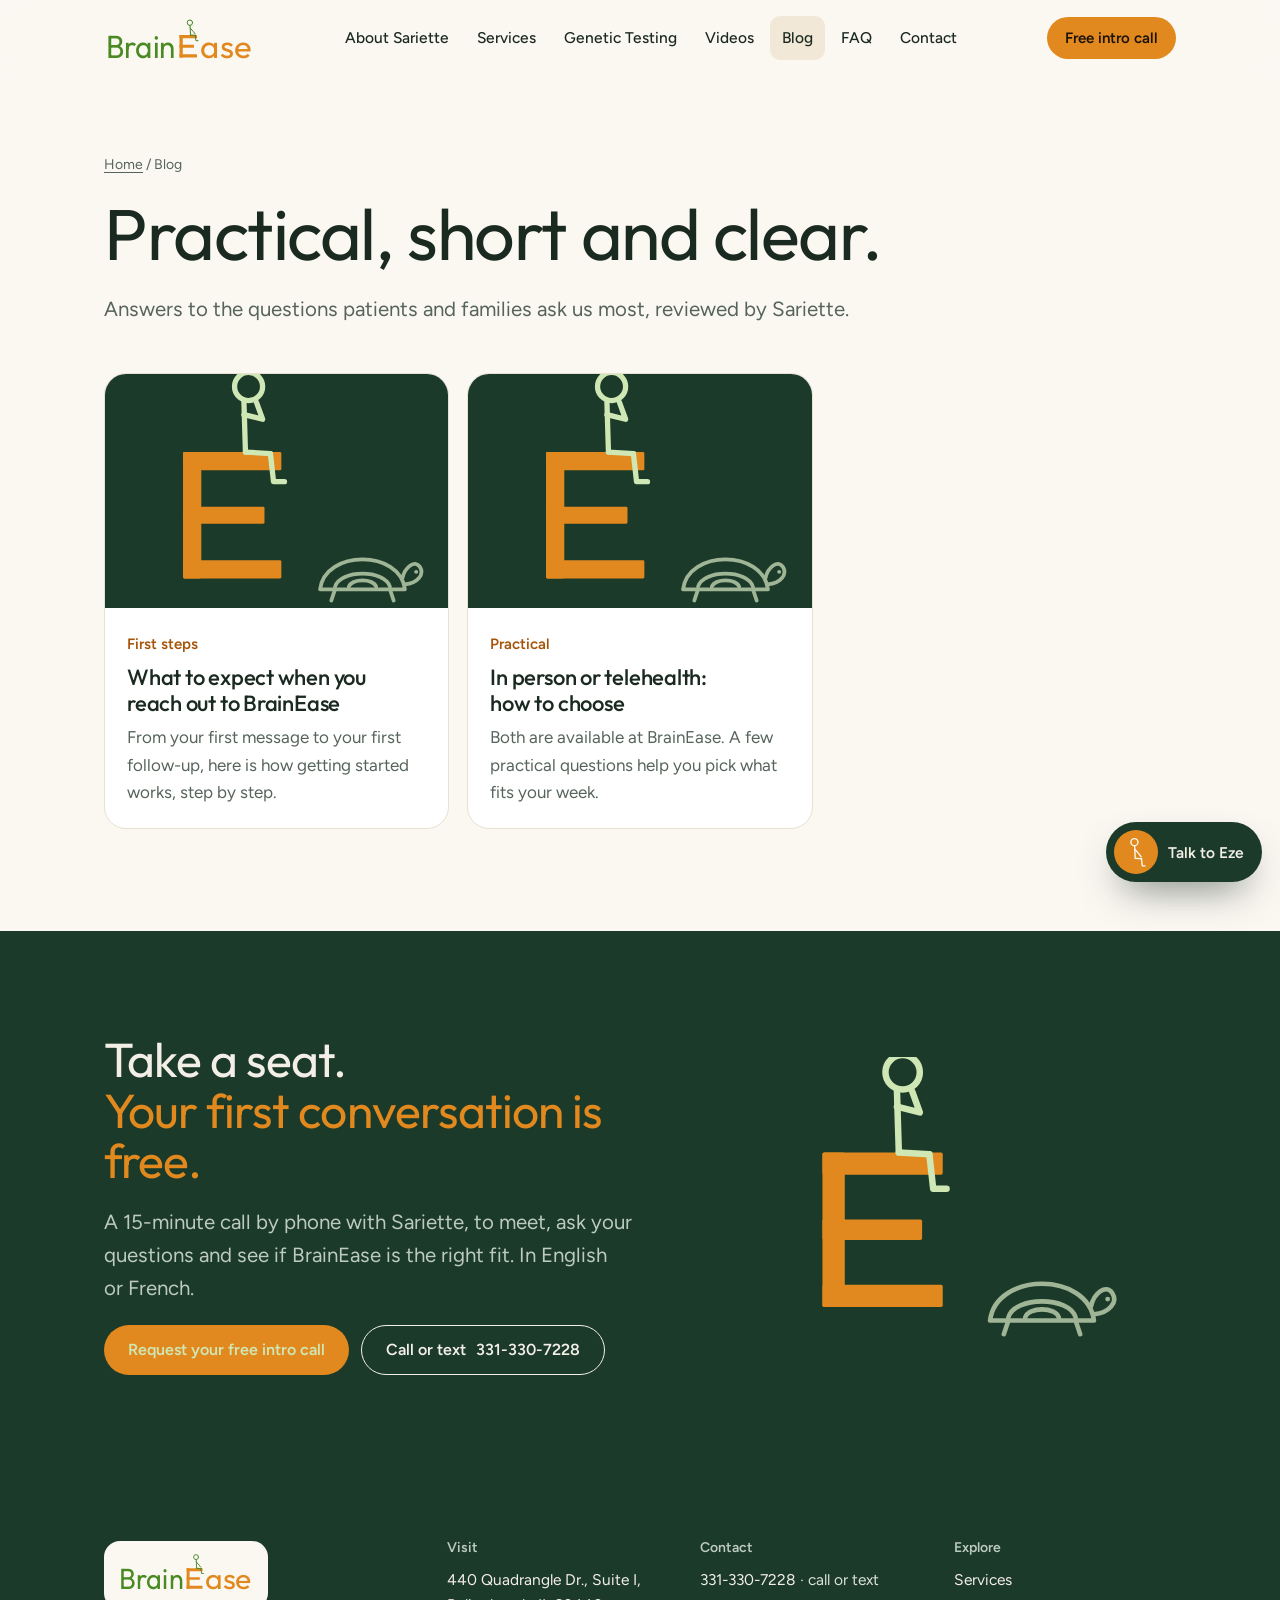
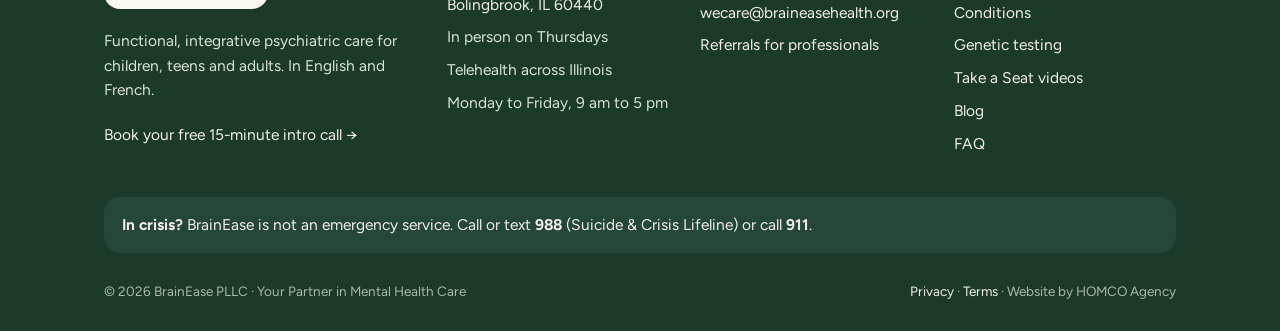
==== blog/index.html @ 12c1beb9 "Add files via upload" ====
<!DOCTYPE html>
<html lang="en">
<head>
<meta charset="utf-8">
<meta name="viewport" content="width=device-width, initial-scale=1">
<title>Blog | Practical guides from BrainEase</title>
<meta name="description" content="Short, practical articles from BrainEase: getting started, telehealth in Illinois, genetic testing explained, and more.">
<link rel="canonical" href="https://braineasehealth.org/blog/">
<meta property="og:type" content="website"><meta property="og:site_name" content="BrainEase">
<meta property="og:title" content="Blog | Practical guides from BrainEase"><meta property="og:description" content="Short, practical articles from BrainEase: getting started, telehealth in Illinois, genetic testing explained, and more.">
<meta property="og:url" content="https://braineasehealth.org/blog/"><meta property="og:image" content="https://braineasehealth.org/img/sariette-sofa-orange.jpg">
<meta name="theme-color" content="#1c3a29">
<link rel="icon" href="../assets/favicon.svg" type="image/svg+xml">
<link rel="preconnect" href="https://fonts.googleapis.com"><link rel="preconnect" href="https://fonts.gstatic.com" crossorigin>
<link href="https://fonts.googleapis.com/css2?family=Outfit:wght@300;400;500&family=Figtree:wght@400;500;600&display=swap" rel="stylesheet">
<link rel="stylesheet" href="../assets/site.css">
<script type="application/ld+json">{"@context": "https://schema.org", "@type": "MedicalClinic", "name": "BrainEase PLLC", "url": "https://braineasehealth.org/", "slogan": "Your Partner in Mental Health Care", "telephone": "+1-331-330-7228", "email": "wecare@braineasehealth.org", "image": "https://braineasehealth.org/img/sariette-sofa-orange.jpg", "medicalSpecialty": "Psychiatric", "address": {"@type": "PostalAddress", "streetAddress": "440 Quadrangle Dr., Suite I", "addressLocality": "Bolingbrook", "addressRegion": "IL", "postalCode": "60440", "addressCountry": "US"}, "areaServed": {"@type": "State", "name": "Illinois"}, "availableLanguage": ["English", "French"], "openingHoursSpecification": [{"@type": "OpeningHoursSpecification", "dayOfWeek": ["Monday", "Tuesday", "Wednesday", "Thursday", "Friday"], "opens": "09:00", "closes": "17:00"}], "founder": {"@type": "Person", "name": "Sariette Ngandjo", "honorificSuffix": "APRN, PMHNP-BC", "jobTitle": "Psychiatric Mental Health Nurse Practitioner"}}</script>
</head>
<body>
<a class="skip" href="#main">Skip to content</a>
<header class="hd"><div class="wrap">
  <a class="brand" href="../index.html" aria-label="BrainEase home"><svg class="ez " viewBox="0 -26 600 176" role="img" aria-label="BrainEase"><text x="6" y="140" font-family="Outfit,sans-serif" font-size="128" fill="#4a8a22" textLength="282" lengthAdjust="spacingAndGlyphs">Brain</text><g transform="translate(302 50) scale(1)" fill="#e1891f"><rect width="13" height="90" rx="1"/><rect width="70" height="13" rx="1"/><rect y="39" width="58" height="12" rx="1"/><rect y="77" width="70" height="13" rx="1"/></g><text x="384" y="140" font-family="Outfit,sans-serif" font-size="128" fill="#e1891f" textLength="206" lengthAdjust="spacingAndGlyphs">ase</text><g transform="translate(346 50) scale(1.2)"><g class="" fill="none" stroke="var(--ez,#3d7f1f)" stroke-width="3.2" stroke-linecap="round" stroke-linejoin="round"><circle class="d" cx="-2" cy="-41" r="9" pathLength="1" style="--d:0.30s"/><path class="d" d="M-1.5 -32 L0 0" pathLength="1" style="--d:0.58s"/><path class="d" d="M-1 -23 L9 -12 L15 -4" pathLength="1" style="--d:0.86s"/><path class="d" d="M0 0 L16 1" pathLength="1" style="--d:1.14s"/><g class="leg"><path class="d" d="M16 1 L18 19 L25 19" pathLength="1" style="--d:1.42s"/></g></g></g></svg></a>
  <nav class="nav" aria-label="Main"><a href="../about.html">About Sariette</a><a href="../services.html">Services</a><a href="../genetic-testing.html">Genetic Testing</a><a href="../videos.html">Videos</a><a href="../blog/index.html" aria-current="page">Blog</a><a href="../faq.html">FAQ</a><a href="../contact.html">Contact</a></nav>
  <a class="btn sm" href="../contact.html#request" data-eze="book">Free intro call</a>
  <button class="burger" type="button" aria-label="Menu" aria-expanded="false" aria-controls="drawer"><span></span></button>
</div></header>
<nav class="drawer" id="drawer" aria-label="Mobile"><a href="../index.html">Home</a><a href="../about.html">About Sariette</a><a href="../services.html">Services</a><a href="../genetic-testing.html">Genetic Testing</a><a href="../videos.html">Videos</a><a href="../blog/index.html">Blog</a><a href="../faq.html">FAQ</a><a href="../contact.html">Contact</a><a href="../conditions.html">Conditions</a><a href="../for-professionals.html">For Professionals</a><a class="btn" href="../contact.html#request" data-eze="book">Book your free 15-min intro call</a><p class="small"><span data-cfg="phone">331-330-7228</span> · call or text</p></nav>
<main id="main">
<section class="phead"><div class="wrap stack"><p class="crumb"><a href="../index.html">Home</a> / Blog</p><h1>Practical, short and clear.</h1><p class="lead">Answers to the questions patients and families ask us most, reviewed by Sariette.</p></div></section><section class="band" style="padding-top:0"><div class="wrap"><div class="posts"><a class="post reveal" href="../blog/what-to-expect.html"><div class="cov"><svg class="ez" viewBox="-110 -110 220 150" aria-hidden="true" style="--ez:#cfe7b4"><g transform="translate(-60 -60) scale(0.9)" fill="#e1891f"><rect width="13" height="90" rx="1"/><rect width="70" height="13" rx="1"/><rect y="39" width="58" height="12" rx="1"/><rect y="77" width="70" height="13" rx="1"/></g><g transform="translate(-20 -60)"><g class="" fill="none" stroke="var(--ez,#3d7f1f)" stroke-width="3.4" stroke-linecap="round" stroke-linejoin="round"><circle class="d" cx="2" cy="-42" r="9" pathLength="1" style="--d:0.10s"/><path class="d" d="M-1 -33 L0 0" pathLength="1" style="--d:0.30s"/><path class="d" d="M-1 -24 L11 -21 L7 -32" pathLength="1" style="--d:0.50s"/><path class="d" d="M0 0 L16 1" pathLength="1" style="--d:0.70s"/><g class="leg"><path class="d" d="M16 1 L18 19 L25 19" pathLength="1" style="--d:0.90s"/></g></g></g><g transform="translate(55 28) scale(.8)"><g fill="none" stroke="#9fb596" stroke-width="3" stroke-linecap="round" stroke-linejoin="round"><path class="d" pathLength="1" style="--d:0.60s" d="M-34 0 C-30 -32 30 -32 34 0 Z"/><path class="d" pathLength="1" style="--d:0.90s" d="M-22 -2 C-18 -16 18 -16 22 -2 M-11 -2 C-9 -9 9 -9 11 -2"/><path class="d" pathLength="1" style="--d:1.10s" d="M34 -4 C44 -5 50 -12 46 -18 C42 -24 34 -18 32 -9"/><path class="d" pathLength="1" style="--d:1.20s" d="M-22 0 L-25 9 M22 0 L25 9"/></g><circle cx="43" cy="-14" r="1.6" fill="#9fb596"/></g></svg></div><div class="bd"><span class="kicker">First steps</span><h3>What to expect when you reach out to BrainEase</h3><p>From your first message to your first follow-up, here is how getting started works, step by step.</p></div></a><a class="post reveal" href="../blog/in-person-or-telehealth.html"><div class="cov"><svg class="ez" viewBox="-110 -110 220 150" aria-hidden="true" style="--ez:#cfe7b4"><g transform="translate(-60 -60) scale(0.9)" fill="#e1891f"><rect width="13" height="90" rx="1"/><rect width="70" height="13" rx="1"/><rect y="39" width="58" height="12" rx="1"/><rect y="77" width="70" height="13" rx="1"/></g><g transform="translate(-20 -60)"><g class="" fill="none" stroke="var(--ez,#3d7f1f)" stroke-width="3.4" stroke-linecap="round" stroke-linejoin="round"><circle class="d" cx="2" cy="-42" r="9" pathLength="1" style="--d:0.10s"/><path class="d" d="M-1 -33 L0 0" pathLength="1" style="--d:0.30s"/><path class="d" d="M-1 -24 L11 -21 L7 -32" pathLength="1" style="--d:0.50s"/><path class="d" d="M0 0 L16 1" pathLength="1" style="--d:0.70s"/><g class="leg"><path class="d" d="M16 1 L18 19 L25 19" pathLength="1" style="--d:0.90s"/></g></g></g><g transform="translate(55 28) scale(.8)"><g fill="none" stroke="#9fb596" stroke-width="3" stroke-linecap="round" stroke-linejoin="round"><path class="d" pathLength="1" style="--d:0.60s" d="M-34 0 C-30 -32 30 -32 34 0 Z"/><path class="d" pathLength="1" style="--d:0.90s" d="M-22 -2 C-18 -16 18 -16 22 -2 M-11 -2 C-9 -9 9 -9 11 -2"/><path class="d" pathLength="1" style="--d:1.10s" d="M34 -4 C44 -5 50 -12 46 -18 C42 -24 34 -18 32 -9"/><path class="d" pathLength="1" style="--d:1.20s" d="M-22 0 L-25 9 M22 0 L25 9"/></g><circle cx="43" cy="-14" r="1.6" fill="#9fb596"/></g></svg></div><div class="bd"><span class="kicker">Practical</span><h3>In person or telehealth: how to choose</h3><p>Both are available at BrainEase. A few practical questions help you pick what fits your week.</p></div></a></div></div></section><section class="band deep"><div class="wrap grid2">
  <div class="stack reveal"><h2>Take a seat.<br><span style="color:#e1891f">Your first conversation is free.</span></h2>
  <p class="lead">A 15-minute call by phone with Sariette, to meet, ask your questions and see if BrainEase is the right fit. In English or French.</p>
  <div class="btns"><a class="btn" href="../contact.html#request" data-eze="book">Request your free intro call</a><a class="btn ghost" data-href="phoneHref" href="tel:+13313307228">Call or text <span data-cfg="phone">331-330-7228</span></a></div></div>
  <div style="max-width:420px;justify-self:center;width:100%"><svg class="ez" viewBox="-110 -110 220 150" aria-hidden="true" style="--ez:#cfe7b4"><g transform="translate(-60 -60) scale(0.9)" fill="#e1891f"><rect width="13" height="90" rx="1"/><rect width="70" height="13" rx="1"/><rect y="39" width="58" height="12" rx="1"/><rect y="77" width="70" height="13" rx="1"/></g><g transform="translate(-20 -60)"><g class="" fill="none" stroke="var(--ez,#3d7f1f)" stroke-width="3.4" stroke-linecap="round" stroke-linejoin="round"><circle class="d" cx="2" cy="-42" r="9" pathLength="1" style="--d:0.10s"/><path class="d" d="M-1 -33 L0 0" pathLength="1" style="--d:0.30s"/><path class="d" d="M-1 -24 L11 -21 L7 -32" pathLength="1" style="--d:0.50s"/><path class="d" d="M0 0 L16 1" pathLength="1" style="--d:0.70s"/><g class="leg"><path class="d" d="M16 1 L18 19 L25 19" pathLength="1" style="--d:0.90s"/></g></g></g><g transform="translate(55 28) scale(.8)"><g fill="none" stroke="#9fb596" stroke-width="3" stroke-linecap="round" stroke-linejoin="round"><path class="d" pathLength="1" style="--d:0.60s" d="M-34 0 C-30 -32 30 -32 34 0 Z"/><path class="d" pathLength="1" style="--d:0.90s" d="M-22 -2 C-18 -16 18 -16 22 -2 M-11 -2 C-9 -9 9 -9 11 -2"/><path class="d" pathLength="1" style="--d:1.10s" d="M34 -4 C44 -5 50 -12 46 -18 C42 -24 34 -18 32 -9"/><path class="d" pathLength="1" style="--d:1.20s" d="M-22 0 L-25 9 M22 0 L25 9"/></g><circle cx="43" cy="-14" r="1.6" fill="#9fb596"/></g></svg></div>
</div></section>
</main>
<footer class="ft"><div class="wrap">
  <div class="cols">
    <div class="stack">
      <a href="../index.html" aria-label="BrainEase home" style="display:inline-block;background:#fbf8f2;border-radius:16px;padding:10px 14px"><svg style="height:40px;width:auto" class="ez " viewBox="0 -26 600 176" role="img" aria-label="BrainEase"><text x="6" y="140" font-family="Outfit,sans-serif" font-size="128" fill="#4a8a22" textLength="282" lengthAdjust="spacingAndGlyphs">Brain</text><g transform="translate(302 50) scale(1)" fill="#e1891f"><rect width="13" height="90" rx="1"/><rect width="70" height="13" rx="1"/><rect y="39" width="58" height="12" rx="1"/><rect y="77" width="70" height="13" rx="1"/></g><text x="384" y="140" font-family="Outfit,sans-serif" font-size="128" fill="#e1891f" textLength="206" lengthAdjust="spacingAndGlyphs">ase</text><g transform="translate(346 50) scale(1.2)"><g class="" fill="none" stroke="var(--ez,#3d7f1f)" stroke-width="3.2" stroke-linecap="round" stroke-linejoin="round"><circle class="d" cx="-2" cy="-41" r="9" pathLength="1" style="--d:0.30s"/><path class="d" d="M-1.5 -32 L0 0" pathLength="1" style="--d:0.58s"/><path class="d" d="M-1 -23 L9 -12 L15 -4" pathLength="1" style="--d:0.86s"/><path class="d" d="M0 0 L16 1" pathLength="1" style="--d:1.14s"/><g class="leg"><path class="d" d="M16 1 L18 19 L25 19" pathLength="1" style="--d:1.42s"/></g></g></g></svg></a>
      <p>Functional, integrative psychiatric care for children, teens and adults. In English and French.</p>
      <p><a href="../contact.html#request" data-eze="book">Book your free 15-minute intro call →</a></p>
    </div>
    <div><h4>Visit</h4><ul>
      <li><a data-href="mapsUrl" href="#" target="_blank" rel="noopener" data-cfg="address">440 Quadrangle Dr., Suite I, Bolingbrook, IL 60440</a></li>
      <li>In person on Thursdays</li><li>Telehealth across Illinois</li><li data-cfg="hours">Monday to Friday, 9 am to 5 pm</li></ul></div>
    <div><h4>Contact</h4><ul>
      <li><a data-href="phoneHref" href="tel:+13313307228" data-cfg="phone">331-330-7228</a> · call or text</li>
      <li><a href="mailto:wecare@braineasehealth.org" data-cfg="email">wecare@braineasehealth.org</a></li>
      <li><a href="../for-professionals.html">Referrals for professionals</a></li></ul></div>
    <div><h4>Explore</h4><ul>
      <li><a href="../services.html">Services</a></li><li><a href="../conditions.html">Conditions</a></li><li><a href="../genetic-testing.html">Genetic testing</a></li>
      <li><a href="../videos.html">Take a Seat videos</a></li><li><a href="../blog/index.html">Blog</a></li><li><a href="../faq.html">FAQ</a></li></ul></div>
  </div>
  <p class="crisis"><b>In crisis?</b> BrainEase is not an emergency service. Call or text <b>988</b> (Suicide &amp; Crisis Lifeline) or call <b>911</b>.</p>
  <div class="base"><span>© <span id="yr">2026</span> BrainEase PLLC · Your Partner in Mental Health Care</span>
  <span><a href="../privacy.html">Privacy</a> · <a href="../terms.html">Terms</a> · Website by HOMCO Agency</span></div>
</div></footer>
<script src="../assets/site.js" defer></script>
</body>
</html>
---- assets/site.css ----
/* BrainEase website
   VOICE  warm, calm, premium; a small practice with world-class finish
   IDEA   the consulting room itself: paper walls, sage sofa, orange throw, light wood
   PICTURE Eze (one green line) sitting on the orange E, and real photos of Sariette
   COLOUR paper ground, BrainEase green, deep room green for bands, orange for action, sage and sand
   TYPE   Outfit (display, close to the logo) + Figtree (text); self-host both in production
   LAYOUT mobile first; two columns from 900px; content up to 1200px */
:root{color-scheme:light;--bg:#fbf8f2;--ink:#1b2a21;--mute:#56645a;--card:#fff;--line:#e7e0d3;--green:#3d7f1f;--logo-green:#4a8a22;--deep:#1c3a29;--deep2:#24473a;--orange:#e1891f;--oink:#a6540a;--sage:#9fb596;--sand:#f2e8d7;--sky:#4f86a0;--radius:22px;--shadow:0 24px 48px -32px rgba(20,40,25,.45)}
*{box-sizing:border-box;min-width:0}
html{scroll-behavior:smooth;scroll-padding-top:88px}
body{margin:0;background:var(--bg);color:var(--ink);font:17px/1.6 Figtree,system-ui,-apple-system,"Segoe UI",sans-serif;overflow-x:clip;-webkit-font-smoothing:antialiased}
img{max-width:100%;height:auto;display:block}
a{color:var(--green);text-underline-offset:3px}
a:hover{color:var(--deep)}
h1,h2,h3,h4{font-family:Outfit,Figtree,sans-serif;font-weight:400;letter-spacing:-.02em;line-height:1.06;margin:0;text-wrap:balance}
h1{font-size:clamp(40px,6vw,72px)}
h2{font-size:clamp(30px,3.8vw,48px)}
h3{font-size:22px;font-weight:500;letter-spacing:-.01em;line-height:1.2}
p{margin:0}
.lead{font-size:clamp(18px,1.6vw,21px);color:var(--mute);max-width:38em;text-wrap:pretty}
.small{font-size:14px;color:var(--mute)}
.wrap{width:min(1200px,100%);margin:0 auto;padding:0 max(5vw,18px)}
.band{padding:clamp(56px,8vw,112px) 0}
.band.tight{padding:clamp(40px,5vw,72px) 0}
.sand{background:var(--sand)}
.deep{background:var(--deep);color:#f3efe6;--ink:#f3efe6;--mute:#bccbbd;--card:var(--deep2);--line:#35594a}
.deep a{color:#cfe7b4}
.stack>*+*{margin-top:20px}
.grid2{display:grid;grid-template-columns:minmax(0,1fr);gap:clamp(28px,5vw,72px);align-items:center}
.cards{display:grid;grid-template-columns:minmax(0,1fr);gap:16px}
.card{background:var(--card);border:1px solid var(--line);border-radius:var(--radius);padding:26px}
.card p{color:var(--mute);margin-top:8px}
.card .ic{width:44px;height:44px;margin-bottom:18px}
.ic *{fill:none;stroke:var(--orange);stroke-width:2;stroke-linecap:round;stroke-linejoin:round}
.skip{position:absolute;left:-999px;top:8px;background:var(--deep);color:#fff;padding:10px 16px;border-radius:10px;z-index:100}
.skip:focus{left:12px}
:focus-visible{outline:3px solid var(--sky);outline-offset:3px;border-radius:6px}
/* buttons and chips */
.btn{display:inline-flex;align-items:center;justify-content:center;gap:10px;min-height:50px;padding:0 24px;border-radius:99px;border:0;background:var(--orange);color:#1c1208;font:600 16px Figtree,sans-serif;text-decoration:none;cursor:pointer;transition:transform .2s,box-shadow .2s}
.btn:hover{color:#1c1208;transform:translateY(-1px);box-shadow:0 10px 24px -12px rgba(225,137,31,.8)}
.btn.ghost{background:transparent;border:1.5px solid currentColor;color:var(--ink)}
.btn.ghost:hover{box-shadow:none;background:rgba(0,0,0,.03)}
.btn.sm{min-height:42px;padding:0 18px;font-size:15px}
.btns{display:flex;flex-wrap:wrap;gap:12px}
.chip{display:inline-flex;align-items:center;gap:8px;border:1px solid var(--line);background:var(--card);border-radius:99px;padding:7px 14px;font-size:15px}
/* header */
.hd{position:sticky;top:0;z-index:40;background:rgba(251,248,242,.88);backdrop-filter:saturate(1.4) blur(12px);border-bottom:1px solid transparent;transition:border-color .3s}
.hd.scrolled{border-color:var(--line)}
.hd .wrap{display:flex;align-items:center;justify-content:space-between;height:76px;gap:20px}
.brand{display:flex;align-items:center;text-decoration:none}
.brand svg{height:44px;width:auto;overflow:visible}
.nav{display:none;gap:4px;align-items:center}
.nav a{color:var(--ink);text-decoration:none;font-size:15.5px;font-weight:500;padding:10px 12px;border-radius:10px}
.nav a:hover,.nav a[aria-current=page]{background:var(--sand);color:var(--ink)}
.hd .btn{display:none}
.burger{width:48px;height:48px;border-radius:14px;border:1px solid var(--line);background:var(--card);display:grid;place-items:center;cursor:pointer}
.burger span{display:block;width:20px;height:2px;background:var(--ink);border-radius:2px;position:relative}
.burger span::before,.burger span::after{content:"";position:absolute;left:0;width:20px;height:2px;background:var(--ink);border-radius:2px;transition:transform .25s}
.burger span::before{top:-6px}.burger span::after{top:6px}
.drawer{position:fixed;inset:76px 0 0 0;background:var(--bg);z-index:39;padding:24px max(5vw,18px) 40px;display:flex;flex-direction:column;gap:6px;transform:translateY(-8px);opacity:0;visibility:hidden;transition:.25s;overflow-y:auto}
.drawer.open{transform:none;opacity:1;visibility:visible}
.drawer a{font-family:Outfit;font-size:28px;color:var(--ink);text-decoration:none;padding:8px 0;border-bottom:1px solid var(--line)}
.drawer .btn{margin-top:20px;font-family:Figtree;font-size:17px;border:0}
.drawer .small{margin-top:16px}
/* hero */
.hero{padding:clamp(28px,5vw,64px) 0 clamp(56px,7vw,96px)}
.hero .grid2{align-items:center}
.hero h1 em{font-style:normal;color:var(--orange)}
.hero .facts{display:flex;flex-wrap:wrap;gap:8px;margin-top:4px}
.hero-pic{position:relative;max-width:520px;width:100%;justify-self:center}
.hero-pic .photo{border-radius:180px 180px 28px 28px;overflow:hidden;aspect-ratio:4/5;background:var(--sand)}
.hero-pic .photo img{width:100%;height:100%;object-fit:cover;object-position:50% 28%}
.hero-pic .ezb{position:absolute;left:-14px;bottom:-26px;width:150px;background:var(--bg);border-radius:24px;padding:14px 16px 8px;box-shadow:var(--shadow)}
.photo{border-radius:var(--radius);overflow:hidden;background:var(--sand)}
.photo img{width:100%;height:100%;object-fit:cover}
/* eze drawing */
.ez .d{fill:none;stroke-dasharray:1;stroke-dashoffset:0}
.ez .leg{transform-box:fill-box;transform-origin:0 0}
.ez .wv{transform-box:fill-box;transform-origin:0 100%}
@keyframes draw{from{stroke-dashoffset:1}to{stroke-dashoffset:0}}
@keyframes swing{0%,100%{transform:rotate(0)}50%{transform:rotate(15deg)}}
@keyframes wave{0%,100%{transform:rotate(-10deg)}50%{transform:rotate(16deg)}}
@keyframes br{0%,100%{transform:translateY(0)}50%{transform:translateY(-1.5px)}}
@keyframes rise{from{opacity:0;transform:translateY(18px)}to{opacity:1;transform:none}}
@media (prefers-reduced-motion:no-preference){
.ez.live .d{animation:draw 1.1s cubic-bezier(.6,.05,.3,1) var(--d,0s) both}
.ez.live .leg{animation:swing 4.2s ease-in-out 1.9s infinite}
.ez.live .wv{animation:wave 1.8s ease-in-out 1.4s infinite}
.ez.live .br{animation:br 4s ease-in-out 1.8s infinite}
.reveal{opacity:0;transform:translateY(18px);transition:opacity .8s cubic-bezier(.2,.7,.2,1),transform .8s cubic-bezier(.2,.7,.2,1)}
.reveal.in{opacity:1;transform:none}
}
/* steps */
.steps{list-style:none;padding:0;margin:0;display:grid;grid-template-columns:minmax(0,1fr);gap:16px;counter-reset:st}
.steps li{position:relative;padding:26px 26px 26px 84px;background:var(--card);border:1px solid var(--line);border-radius:var(--radius);counter-increment:st}
.steps li::before{content:counter(st);position:absolute;left:24px;top:24px;width:40px;height:40px;border-radius:50%;background:var(--orange);color:#1c1208;font:600 18px Outfit;display:grid;place-items:center}
.steps p{color:var(--mute);margin-top:6px}
/* duo and pills */
.pill-row{display:flex;flex-wrap:wrap;gap:10px}
.kicker{font-size:15px;font-weight:600;color:var(--oink)}
.deep .kicker{color:#f2b66b}
.quote{font-family:Outfit;font-size:clamp(24px,2.6vw,34px);line-height:1.2;letter-spacing:-.015em}
.list{list-style:none;padding:0;margin:0;display:grid;gap:12px}
.list li{position:relative;padding-left:28px}
.list li::before{content:"";position:absolute;left:2px;top:9px;width:12px;height:12px;border-radius:50%;border:2px solid var(--orange)}
.list.no li::before{border-color:var(--mute);border-radius:3px;transform:rotate(45deg);width:9px;height:9px;top:10px}
.info{display:grid;gap:14px}
.info div{display:grid;grid-template-columns:120px minmax(0,1fr);gap:12px;padding-bottom:14px;border-bottom:1px solid var(--line)}
.info dt,.info b{font-weight:600}
.info span{color:var(--mute)}
/* faq */
.faq{display:grid;gap:12px}
.faq details{background:var(--card);border:1px solid var(--line);border-radius:18px;padding:0 22px}
.faq summary{cursor:pointer;list-style:none;padding:20px 36px 20px 0;font:500 19px/1.3 Outfit,sans-serif;position:relative}
.faq summary::-webkit-details-marker{display:none}
.faq summary::after{content:"+";position:absolute;right:0;top:16px;font-size:26px;color:var(--orange);transition:transform .2s}
.faq details[open] summary::after{transform:rotate(45deg)}
.faq details>div{padding:0 0 20px;color:var(--mute)}
.faq details>div p+p{margin-top:10px}
/* page head */
.phead{padding:clamp(36px,6vw,80px) 0 clamp(28px,4vw,48px)}
.crumb{font-size:14px;color:var(--mute);margin-bottom:18px}
.crumb a{color:var(--mute)}
/* prose (blog, legal) */
.prose{max-width:720px}
.prose h2{font-size:clamp(26px,3vw,34px);margin:44px 0 14px}
.prose h3{margin:28px 0 8px}
.prose p,.prose li{color:#33423a;font-size:18px;line-height:1.7}
.prose p+p{margin-top:16px}
.prose ul,.prose ol{padding-left:22px}
.prose li+li{margin-top:8px}
.callout{background:var(--sand);border-radius:18px;padding:22px 24px;margin:28px 0}
.toc{background:var(--card);border:1px solid var(--line);border-radius:18px;padding:20px 24px}
.toc ol{margin:10px 0 0;padding-left:20px}
.posts{display:grid;grid-template-columns:minmax(0,1fr);gap:18px}
.post{display:flex;flex-direction:column;background:var(--card);border:1px solid var(--line);border-radius:var(--radius);overflow:hidden;text-decoration:none;color:var(--ink)}
.post .cov{aspect-ratio:16/9;background:var(--deep);display:grid;place-items:center}
.post .bd{padding:22px}
.post h3{margin:6px 0 8px}
.post p{color:var(--mute)}
.post:hover{color:var(--ink);box-shadow:var(--shadow)}
/* videos */
.eps{display:grid;grid-template-columns:minmax(0,1fr);gap:14px}
.ep{background:var(--card);border:1px solid var(--line);border-radius:20px;overflow:hidden}
.ep .th{aspect-ratio:9/11;background:var(--deep);display:grid;place-items:center;position:relative}
.ep .th span{position:absolute;left:14px;top:12px;font-size:13px;font-weight:600;color:#f2b66b}
.ep .bd{padding:16px 18px 20px}
.ep h3{font-size:19px}
.ep p{color:var(--mute);font-size:15px;margin-top:4px}
/* forms */
.form{display:grid;gap:18px}
.field{display:grid;gap:8px}
.field>label,.field>legend{font-weight:600;font-size:15px;padding:0}
fieldset{border:0;margin:0;padding:0;min-width:0}
input[type=text],input[type=tel],input[type=email],input[type=date],textarea,select{font:16px Figtree,sans-serif;color:var(--ink);background:#fff;border:1.5px solid var(--line);border-radius:14px;min-height:50px;padding:12px 14px;width:100%}
input:focus,textarea:focus{border-color:var(--green);outline:none;box-shadow:0 0 0 4px rgba(61,127,31,.15)}
.opts{display:flex;flex-wrap:wrap;gap:8px}
.opt{position:relative}
.opt input{position:absolute;opacity:0;inset:0;cursor:pointer}
.opt span{display:inline-flex;align-items:center;min-height:44px;padding:0 16px;border-radius:99px;border:1.5px solid var(--line);background:#fff;font-size:15px;font-weight:500;cursor:pointer;transition:.15s}
.opt input:checked+span{background:var(--deep);border-color:var(--deep);color:#fff}
.opt input:focus-visible+span{outline:3px solid var(--sky);outline-offset:2px}
.two{display:grid;grid-template-columns:minmax(0,1fr);gap:14px}
.consent{display:flex;gap:12px;align-items:flex-start;font-size:14.5px;color:var(--mute)}
.consent input{width:22px;height:22px;flex:none;margin-top:2px;accent-color:var(--green)}
.hp{position:absolute;left:-9999px;width:1px;height:1px;overflow:hidden}
.note{font-size:14px;color:var(--mute);background:var(--sand);border-radius:14px;padding:12px 14px}
.done{display:none;text-align:center;padding:24px 8px}
.form-card{background:var(--card);border:1px solid var(--line);border-radius:26px;padding:clamp(20px,3vw,34px);box-shadow:var(--shadow)}
.form-card.sent .form{display:none}
.form-card.sent .done{display:block}
.err{color:#b3261e;font-size:14px;font-weight:600;display:none}
.err.on{display:block}
/* footer */
.ft{background:var(--deep);color:#d9e2d6;padding:64px 0 28px;font-size:15.5px}
.ft a{color:#f3efe6;text-decoration:none}
.ft a:hover{text-decoration:underline;color:#fff}
.ft .cols{display:grid;grid-template-columns:minmax(0,1fr);gap:32px}
.ft h4{font-family:Figtree;font-size:14px;font-weight:600;color:#bccbbd;margin-bottom:12px;letter-spacing:0}
.ft ul{list-style:none;margin:0;padding:0;display:grid;gap:8px}
.ft .crisis{margin-top:40px;padding:16px 18px;border-radius:16px;background:#24473a;color:#f3efe6}
.ft .base{margin-top:28px;display:flex;flex-wrap:wrap;justify-content:space-between;gap:12px;font-size:13.5px;color:#a9b8aa}
/* Talk to Eze */
.ezfab{position:fixed;right:18px;bottom:18px;z-index:60;display:flex;align-items:center;gap:10px;padding:8px 18px 8px 8px;border-radius:99px;border:0;background:var(--deep);color:#f3efe6;font:600 15.5px Figtree,sans-serif;box-shadow:0 18px 40px -16px rgba(20,40,25,.7);cursor:pointer}
.ezfab .av{width:44px;height:44px;border-radius:50%;background:var(--orange);display:grid;place-items:center}
.ezfab .av svg{width:30px;height:30px}
.ezfab[aria-expanded=true]{display:none}
.ezp{position:fixed;right:18px;bottom:18px;z-index:61;width:min(400px,calc(100vw - 24px));height:min(640px,calc(100dvh - 36px));background:var(--bg);border:1px solid var(--line);border-radius:26px;box-shadow:0 30px 80px -30px rgba(20,40,25,.6);display:flex;flex-direction:column;overflow:hidden;transform:translateY(16px) scale(.98);opacity:0;visibility:hidden;transition:.25s}
.ezp.open{transform:none;opacity:1;visibility:visible}
.ezp header{display:flex;align-items:center;gap:12px;padding:14px 16px;background:var(--deep);color:#f3efe6}
.ezp header .av{width:42px;height:42px;border-radius:50%;background:var(--orange);display:grid;place-items:center}
.ezp header .av svg{width:28px;height:28px}
.ezp header b{font:500 18px Outfit,sans-serif;display:block;line-height:1.1}
.ezp header small{font-size:13px;color:#bccbbd}
.ezp header button{margin-left:auto;width:42px;height:42px;border-radius:50%;border:1px solid #35594a;background:transparent;color:#f3efe6;font-size:22px;cursor:pointer}
.ezlog{flex:1;overflow-y:auto;padding:16px;display:flex;flex-direction:column;gap:10px}
.msg{max-width:88%;padding:10px 14px;border-radius:18px;font-size:15px;line-height:1.45;animation:rise .35s cubic-bezier(.2,.7,.2,1) both;white-space:pre-line}
.msg.me{align-self:flex-end;background:var(--deep);color:#f3efe6;border-bottom-right-radius:6px}
.msg.bot{align-self:flex-start;background:var(--sand);border-bottom-left-radius:6px}
.msg.alert{background:#fde7dc;color:#5a1d05;border:1px solid #f1b79a}
.msg a{color:inherit;font-weight:600}
.typing{display:inline-flex;gap:4px}
.typing i{width:7px;height:7px;border-radius:50%;background:var(--mute);animation:dots 1.2s infinite}
.typing i:nth-child(2){animation-delay:.15s}.typing i:nth-child(3){animation-delay:.3s}
@keyframes dots{0%,80%,100%{opacity:.25}40%{opacity:1}}
.qrs{display:flex;flex-wrap:wrap;gap:6px;padding:10px 16px 4px}
.qr{border:1px solid var(--line);background:#fff;border-radius:99px;padding:7px 12px;font:500 14px Figtree,sans-serif;min-height:36px;cursor:pointer;color:var(--ink)}
.qr.go{background:var(--orange);border-color:var(--orange);color:#1c1208;font-weight:600}
.ezin{display:flex;gap:8px;padding:10px 12px 12px;border-top:1px solid var(--line);background:#fff}
.ezin input{min-height:46px;border-radius:99px;padding:10px 16px}
.ezin button{flex:none;width:46px;height:46px;border-radius:50%;border:0;background:var(--deep);color:#fff;cursor:pointer;display:grid;place-items:center}
.ezfoot{font-size:12px;color:var(--mute);text-align:center;padding:0 12px 10px;background:#fff}
.bk{align-self:stretch;background:#fff;border:1px solid var(--line);border-radius:18px;padding:14px;display:grid;gap:12px;animation:rise .35s both}
.bk .field>legend,.bk .field>label{font-size:13.5px}
.bk .opt span{min-height:38px;padding:0 12px;font-size:14px}
.bk input[type=text],.bk input[type=tel],.bk input[type=email]{min-height:44px;padding:9px 12px;border-radius:12px}
.bk .btn{min-height:46px}
@media (min-width:640px){
.cards,.posts{grid-template-columns:repeat(2,minmax(0,1fr))}
.eps{grid-template-columns:repeat(2,minmax(0,1fr))}
.two{grid-template-columns:repeat(2,minmax(0,1fr))}
.ft .cols{grid-template-columns:repeat(2,minmax(0,1fr))}
}
@media (min-width:980px){
.nav{display:flex}
.hd .btn{display:inline-flex}
.burger,.drawer{display:none}
.grid2{grid-template-columns:minmax(0,1.05fr) minmax(0,.95fr)}
.grid2.rev>:first-child{order:2}
.cards.c4{grid-template-columns:repeat(4,minmax(0,1fr))}
.cards.c3,.steps{grid-template-columns:repeat(3,minmax(0,1fr))}
.steps li{padding:84px 26px 26px}
.posts{grid-template-columns:repeat(3,minmax(0,1fr))}
.eps{grid-template-columns:repeat(4,minmax(0,1fr))}
.ft .cols{grid-template-columns:1.4fr 1fr 1fr 1fr}
}
@media (prefers-reduced-motion:reduce){html{scroll-behavior:auto}*{transition:none!important;animation:none!important}}
.bk.sent .form{display:none}
.bk.sent .done{display:block}
@media (max-width:640px){
.ezp{right:0;bottom:0;width:100vw;height:100dvh;border-radius:0;border:0}
.ezfab{right:12px;bottom:12px}
}
.artgrid{display:grid;grid-template-columns:minmax(0,1fr);gap:40px;align-items:start}
@media (min-width:980px){.artgrid{grid-template-columns:minmax(0,1fr) 300px}}
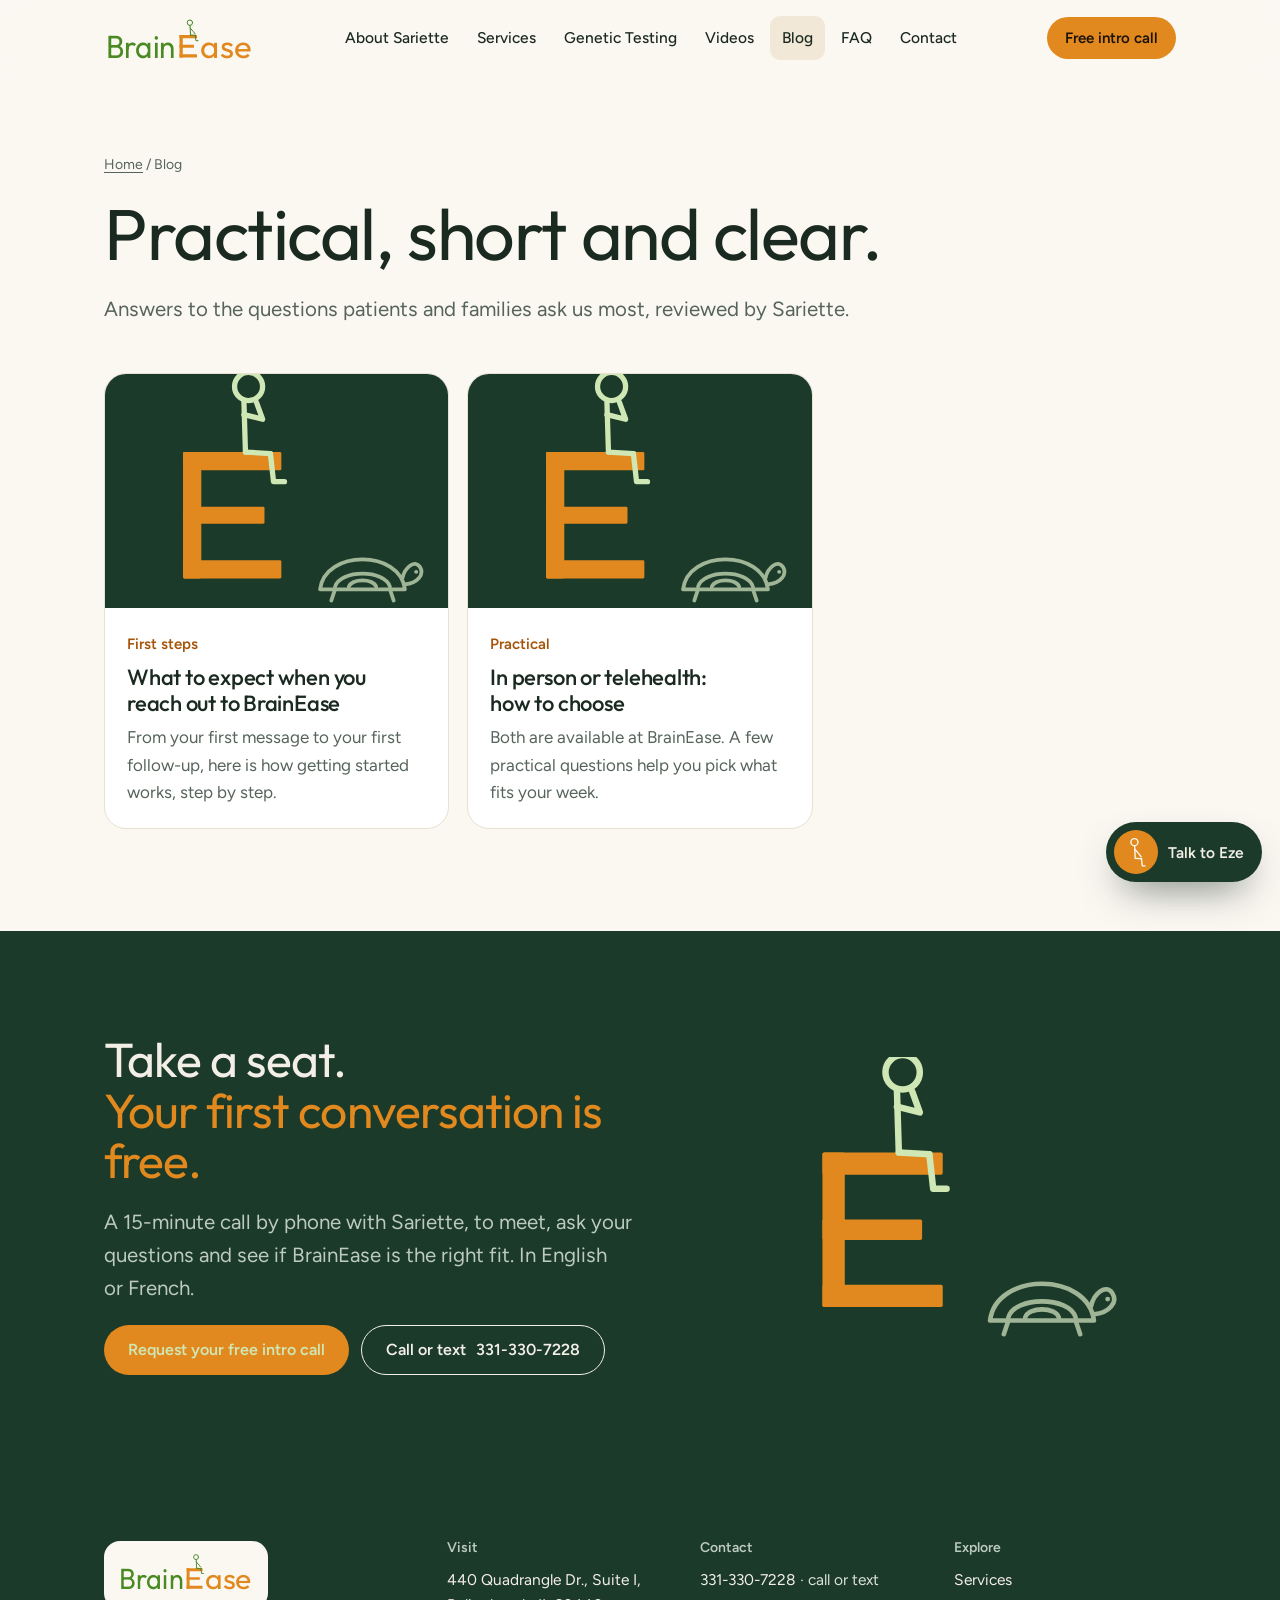
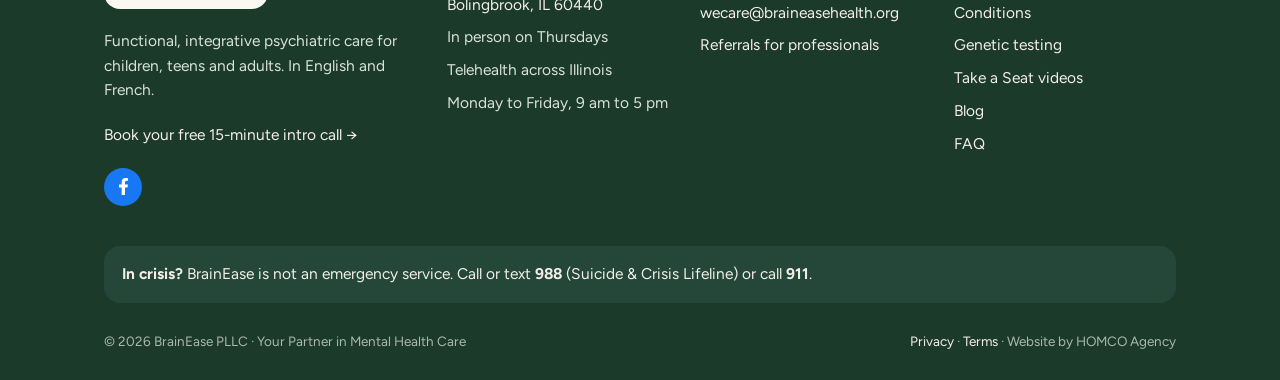
==== commit 13cd8c26: "Add Facebook page link (footer + sameAs)" ====
--- a/blog/index.html
+++ b/blog/index.html
@@ -14,7 +14,7 @@
 <link rel="preconnect" href="https://fonts.googleapis.com"><link rel="preconnect" href="https://fonts.gstatic.com" crossorigin>
 <link href="https://fonts.googleapis.com/css2?family=Outfit:wght@300;400;500&family=Figtree:wght@400;500;600&display=swap" rel="stylesheet">
 <link rel="stylesheet" href="../assets/site.css">
-<script type="application/ld+json">{"@context": "https://schema.org", "@type": "MedicalClinic", "name": "BrainEase PLLC", "url": "https://braineasehealth.org/", "slogan": "Your Partner in Mental Health Care", "telephone": "+1-331-330-7228", "email": "wecare@braineasehealth.org", "image": "https://braineasehealth.org/img/sariette-sofa-orange.jpg", "medicalSpecialty": "Psychiatric", "address": {"@type": "PostalAddress", "streetAddress": "440 Quadrangle Dr., Suite I", "addressLocality": "Bolingbrook", "addressRegion": "IL", "postalCode": "60440", "addressCountry": "US"}, "areaServed": {"@type": "State", "name": "Illinois"}, "availableLanguage": ["English", "French"], "openingHoursSpecification": [{"@type": "OpeningHoursSpecification", "dayOfWeek": ["Monday", "Tuesday", "Wednesday", "Thursday", "Friday"], "opens": "09:00", "closes": "17:00"}], "founder": {"@type": "Person", "name": "Sariette Ngandjo", "honorificSuffix": "APRN, PMHNP-BC", "jobTitle": "Psychiatric Mental Health Nurse Practitioner"}}</script>
+<script type="application/ld+json">{"@context": "https://schema.org", "@type": "MedicalClinic", "name": "BrainEase PLLC", "url": "https://braineasehealth.org/", "slogan": "Your Partner in Mental Health Care", "telephone": "+1-331-330-7228", "email": "wecare@braineasehealth.org", "image": "https://braineasehealth.org/img/sariette-sofa-orange.jpg", "medicalSpecialty": "Psychiatric", "address": {"@type": "PostalAddress", "streetAddress": "440 Quadrangle Dr., Suite I", "addressLocality": "Bolingbrook", "addressRegion": "IL", "postalCode": "60440", "addressCountry": "US"}, "areaServed": {"@type": "State", "name": "Illinois"}, "availableLanguage": ["English", "French"], "openingHoursSpecification": [{"@type": "OpeningHoursSpecification", "dayOfWeek": ["Monday", "Tuesday", "Wednesday", "Thursday", "Friday"], "opens": "09:00", "closes": "17:00"}], "founder": {"@type": "Person", "name": "Sariette Ngandjo", "honorificSuffix": "APRN, PMHNP-BC", "jobTitle": "Psychiatric Mental Health Nurse Practitioner"}, "sameAs": ["https://www.facebook.com/braineasehealthpllc"]}</script>
 </head>
 <body>
 <a class="skip" href="#main">Skip to content</a>
@@ -39,6 +39,7 @@
       <a href="../index.html" aria-label="BrainEase home" style="display:inline-block;background:#fbf8f2;border-radius:16px;padding:10px 14px"><svg style="height:40px;width:auto" class="ez " viewBox="0 -26 600 176" role="img" aria-label="BrainEase"><text x="6" y="140" font-family="Outfit,sans-serif" font-size="128" fill="#4a8a22" textLength="282" lengthAdjust="spacingAndGlyphs">Brain</text><g transform="translate(302 50) scale(1)" fill="#e1891f"><rect width="13" height="90" rx="1"/><rect width="70" height="13" rx="1"/><rect y="39" width="58" height="12" rx="1"/><rect y="77" width="70" height="13" rx="1"/></g><text x="384" y="140" font-family="Outfit,sans-serif" font-size="128" fill="#e1891f" textLength="206" lengthAdjust="spacingAndGlyphs">ase</text><g transform="translate(346 50) scale(1.2)"><g class="" fill="none" stroke="var(--ez,#3d7f1f)" stroke-width="3.2" stroke-linecap="round" stroke-linejoin="round"><circle class="d" cx="-2" cy="-41" r="9" pathLength="1" style="--d:0.30s"/><path class="d" d="M-1.5 -32 L0 0" pathLength="1" style="--d:0.58s"/><path class="d" d="M-1 -23 L9 -12 L15 -4" pathLength="1" style="--d:0.86s"/><path class="d" d="M0 0 L16 1" pathLength="1" style="--d:1.14s"/><g class="leg"><path class="d" d="M16 1 L18 19 L25 19" pathLength="1" style="--d:1.42s"/></g></g></g></svg></a>
       <p>Functional, integrative psychiatric care for children, teens and adults. In English and French.</p>
       <p><a href="../contact.html#request" data-eze="book">Book your free 15-minute intro call →</a></p>
+      <p><a href="https://www.facebook.com/braineasehealthpllc" target="_blank" rel="noopener" aria-label="BrainEase on Facebook" title="BrainEase on Facebook" style="display:inline-flex;align-items:center;justify-content:center;width:38px;height:38px;border-radius:50%;background:#1877F2"><svg width="17" height="17" viewBox="0 0 320 512" fill="#ffffff" aria-hidden="true"><path d="M279.14 288l14.22-92.66h-88.91v-60.13c0-25.35 12.42-50.06 52.24-50.06h40.42V6.26S260.43 0 225.36 0c-73.22 0-121.08 44.38-121.08 124.72v70.62H22.89V288h81.39v224h100.17V288z"/></svg></a></p>
     </div>
     <div><h4>Visit</h4><ul>
       <li><a data-href="mapsUrl" href="#" target="_blank" rel="noopener" data-cfg="address">440 Quadrangle Dr., Suite I, Bolingbrook, IL 60440</a></li>
--- a/assets/site.css
+++ b/assets/site.css
@@ -144,6 +144,7 @@
 .ep{background:var(--card);border:1px solid var(--line);border-radius:20px;overflow:hidden}
 .ep .th{aspect-ratio:9/11;background:var(--deep);display:grid;place-items:center;position:relative}
 .ep .th span{position:absolute;left:14px;top:12px;font-size:13px;font-weight:600;color:#f2b66b}
+.ep .th video{width:100%;height:100%;display:block;object-fit:contain;background:var(--deep)}
 .ep .bd{padding:16px 18px 20px}
 .ep h3{font-size:19px}
 .ep p{color:var(--mute);font-size:15px;margin-top:4px}
@@ -243,3 +244,14 @@
 }
 .artgrid{display:grid;grid-template-columns:minmax(0,1fr);gap:40px;align-items:start}
 @media (min-width:980px){.artgrid{grid-template-columns:minmax(0,1fr) 300px}}
+
+/* Insurance logos (added 2026-11-25, at Franck's request) */
+.ins-grid{display:grid;grid-template-columns:repeat(4,1fr);gap:14px;margin-top:18px}
+.ins-grid figure{margin:0;background:var(--card);border:1px solid var(--line);border-radius:18px;padding:20px 14px 14px;display:flex;flex-direction:column;align-items:center;text-align:center}
+.ins-grid img{height:42px;width:auto;max-width:88%;object-fit:contain}
+.ins-grid figcaption{margin-top:12px;font-size:13.5px;line-height:1.35;color:var(--mute)}
+.ins-grid--mini{grid-template-columns:repeat(2,1fr);margin-top:8px}
+.ins-grid--mini figure{padding:14px 10px 10px;border-radius:14px}
+.ins-grid--mini img{height:30px}
+.ins-grid--mini figcaption{font-size:12.5px;margin-top:8px}
+@media (max-width:820px){.ins-grid{grid-template-columns:repeat(2,1fr)}}
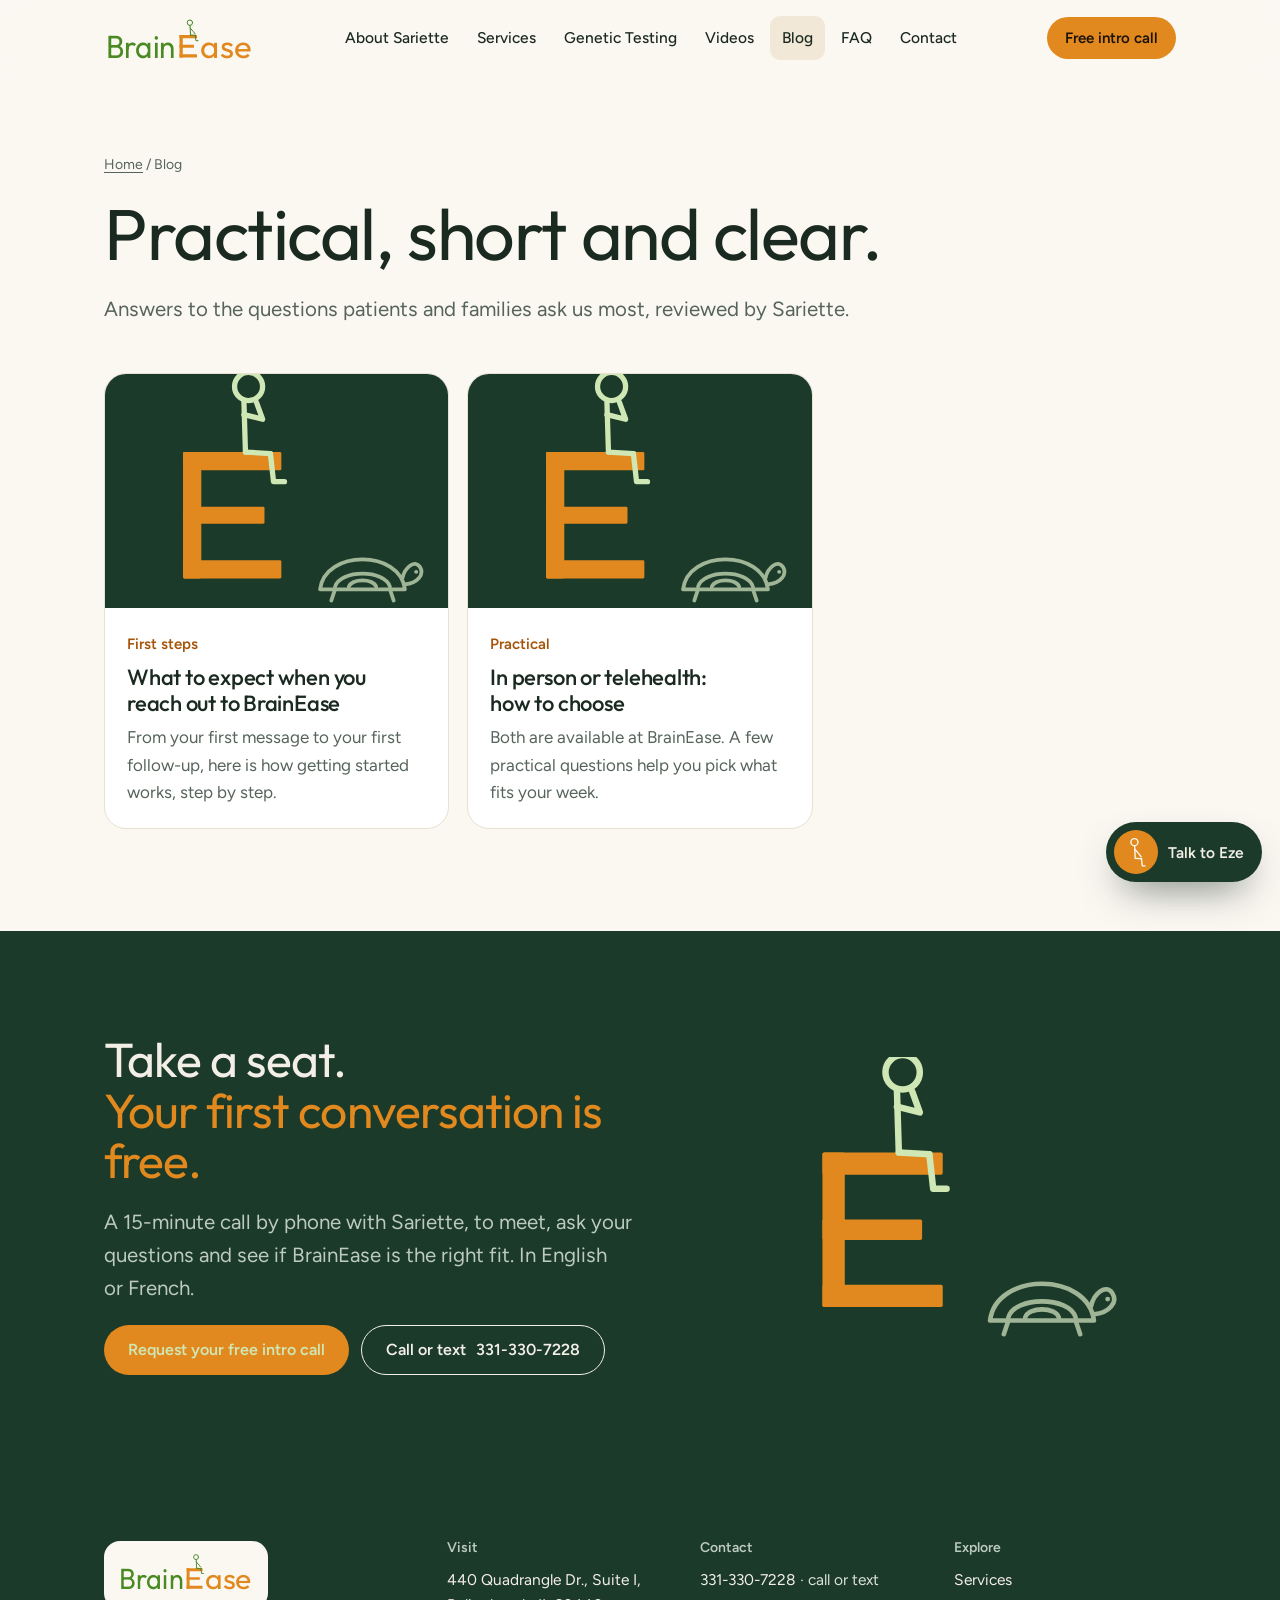
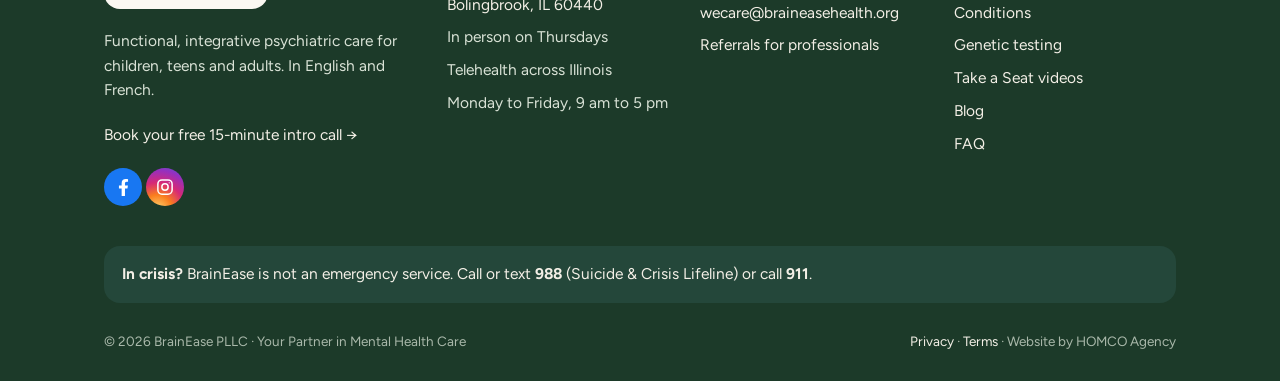
==== commit c08dbbb7: "Add Instagram link (footer + sameAs)" ====
--- a/blog/index.html
+++ b/blog/index.html
@@ -14,7 +14,7 @@
 <link rel="preconnect" href="https://fonts.googleapis.com"><link rel="preconnect" href="https://fonts.gstatic.com" crossorigin>
 <link href="https://fonts.googleapis.com/css2?family=Outfit:wght@300;400;500&family=Figtree:wght@400;500;600&display=swap" rel="stylesheet">
 <link rel="stylesheet" href="../assets/site.css">
-<script type="application/ld+json">{"@context": "https://schema.org", "@type": "MedicalClinic", "name": "BrainEase PLLC", "url": "https://braineasehealth.org/", "slogan": "Your Partner in Mental Health Care", "telephone": "+1-331-330-7228", "email": "wecare@braineasehealth.org", "image": "https://braineasehealth.org/img/sariette-sofa-orange.jpg", "medicalSpecialty": "Psychiatric", "address": {"@type": "PostalAddress", "streetAddress": "440 Quadrangle Dr., Suite I", "addressLocality": "Bolingbrook", "addressRegion": "IL", "postalCode": "60440", "addressCountry": "US"}, "areaServed": {"@type": "State", "name": "Illinois"}, "availableLanguage": ["English", "French"], "openingHoursSpecification": [{"@type": "OpeningHoursSpecification", "dayOfWeek": ["Monday", "Tuesday", "Wednesday", "Thursday", "Friday"], "opens": "09:00", "closes": "17:00"}], "founder": {"@type": "Person", "name": "Sariette Ngandjo", "honorificSuffix": "APRN, PMHNP-BC", "jobTitle": "Psychiatric Mental Health Nurse Practitioner"}, "sameAs": ["https://www.facebook.com/braineasehealthpllc"]}</script>
+<script type="application/ld+json">{"@context": "https://schema.org", "@type": "MedicalClinic", "name": "BrainEase PLLC", "url": "https://braineasehealth.org/", "slogan": "Your Partner in Mental Health Care", "telephone": "+1-331-330-7228", "email": "wecare@braineasehealth.org", "image": "https://braineasehealth.org/img/sariette-sofa-orange.jpg", "medicalSpecialty": "Psychiatric", "address": {"@type": "PostalAddress", "streetAddress": "440 Quadrangle Dr., Suite I", "addressLocality": "Bolingbrook", "addressRegion": "IL", "postalCode": "60440", "addressCountry": "US"}, "areaServed": {"@type": "State", "name": "Illinois"}, "availableLanguage": ["English", "French"], "openingHoursSpecification": [{"@type": "OpeningHoursSpecification", "dayOfWeek": ["Monday", "Tuesday", "Wednesday", "Thursday", "Friday"], "opens": "09:00", "closes": "17:00"}], "founder": {"@type": "Person", "name": "Sariette Ngandjo", "honorificSuffix": "APRN, PMHNP-BC", "jobTitle": "Psychiatric Mental Health Nurse Practitioner"}, "sameAs": ["https://www.facebook.com/braineasehealthpllc", "https://www.instagram.com/braineasehealthpllc"]}</script>
 </head>
 <body>
 <a class="skip" href="#main">Skip to content</a>
@@ -39,7 +39,7 @@
       <a href="../index.html" aria-label="BrainEase home" style="display:inline-block;background:#fbf8f2;border-radius:16px;padding:10px 14px"><svg style="height:40px;width:auto" class="ez " viewBox="0 -26 600 176" role="img" aria-label="BrainEase"><text x="6" y="140" font-family="Outfit,sans-serif" font-size="128" fill="#4a8a22" textLength="282" lengthAdjust="spacingAndGlyphs">Brain</text><g transform="translate(302 50) scale(1)" fill="#e1891f"><rect width="13" height="90" rx="1"/><rect width="70" height="13" rx="1"/><rect y="39" width="58" height="12" rx="1"/><rect y="77" width="70" height="13" rx="1"/></g><text x="384" y="140" font-family="Outfit,sans-serif" font-size="128" fill="#e1891f" textLength="206" lengthAdjust="spacingAndGlyphs">ase</text><g transform="translate(346 50) scale(1.2)"><g class="" fill="none" stroke="var(--ez,#3d7f1f)" stroke-width="3.2" stroke-linecap="round" stroke-linejoin="round"><circle class="d" cx="-2" cy="-41" r="9" pathLength="1" style="--d:0.30s"/><path class="d" d="M-1.5 -32 L0 0" pathLength="1" style="--d:0.58s"/><path class="d" d="M-1 -23 L9 -12 L15 -4" pathLength="1" style="--d:0.86s"/><path class="d" d="M0 0 L16 1" pathLength="1" style="--d:1.14s"/><g class="leg"><path class="d" d="M16 1 L18 19 L25 19" pathLength="1" style="--d:1.42s"/></g></g></g></svg></a>
       <p>Functional, integrative psychiatric care for children, teens and adults. In English and French.</p>
       <p><a href="../contact.html#request" data-eze="book">Book your free 15-minute intro call →</a></p>
-      <p><a href="https://www.facebook.com/braineasehealthpllc" target="_blank" rel="noopener" aria-label="BrainEase on Facebook" title="BrainEase on Facebook" style="display:inline-flex;align-items:center;justify-content:center;width:38px;height:38px;border-radius:50%;background:#1877F2"><svg width="17" height="17" viewBox="0 0 320 512" fill="#ffffff" aria-hidden="true"><path d="M279.14 288l14.22-92.66h-88.91v-60.13c0-25.35 12.42-50.06 52.24-50.06h40.42V6.26S260.43 0 225.36 0c-73.22 0-121.08 44.38-121.08 124.72v70.62H22.89V288h81.39v224h100.17V288z"/></svg></a></p>
+      <p><a href="https://www.facebook.com/braineasehealthpllc" target="_blank" rel="noopener" aria-label="BrainEase on Facebook" title="BrainEase on Facebook" style="display:inline-flex;align-items:center;justify-content:center;width:38px;height:38px;border-radius:50%;background:#1877F2"><svg width="17" height="17" viewBox="0 0 320 512" fill="#ffffff" aria-hidden="true"><path d="M279.14 288l14.22-92.66h-88.91v-60.13c0-25.35 12.42-50.06 52.24-50.06h40.42V6.26S260.43 0 225.36 0c-73.22 0-121.08 44.38-121.08 124.72v70.62H22.89V288h81.39v224h100.17V288z"/></svg></a> <a href="https://www.instagram.com/braineasehealthpllc" target="_blank" rel="noopener" aria-label="BrainEase on Instagram" title="BrainEase on Instagram" style="display:inline-flex;align-items:center;justify-content:center;width:38px;height:38px;border-radius:50%;background:radial-gradient(circle at 30% 110%, #feda75 0%, #fa7e1e 30%, #d62976 55%, #962fbf 80%, #4f5bd5 100%)"><svg width="18" height="18" viewBox="0 0 24 24" fill="none" stroke="#ffffff" stroke-width="2" aria-hidden="true"><rect x="2.5" y="2.5" width="19" height="19" rx="5.5"/><circle cx="12" cy="12" r="4.2"/><circle cx="17.6" cy="6.4" r="0.8" fill="#ffffff" stroke="none"/></svg></a></p>
     </div>
     <div><h4>Visit</h4><ul>
       <li><a data-href="mapsUrl" href="#" target="_blank" rel="noopener" data-cfg="address">440 Quadrangle Dr., Suite I, Bolingbrook, IL 60440</a></li>
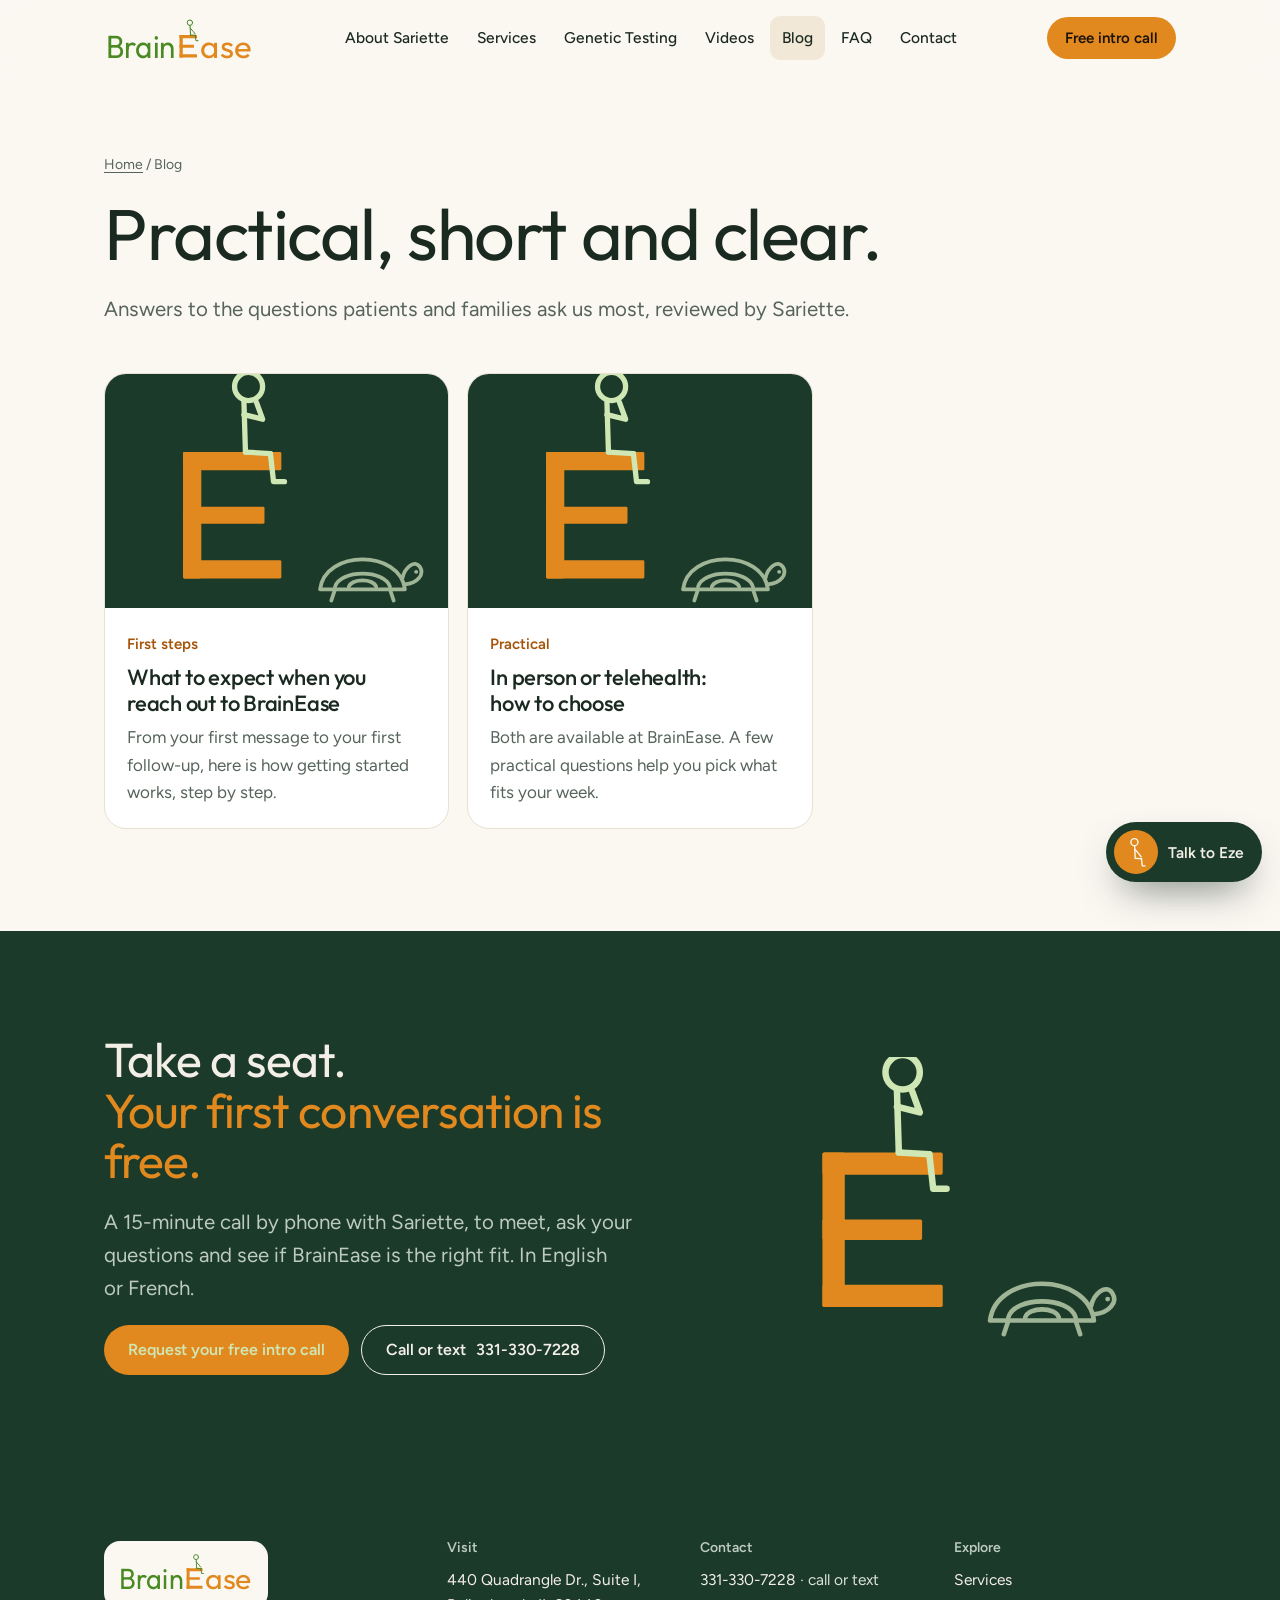
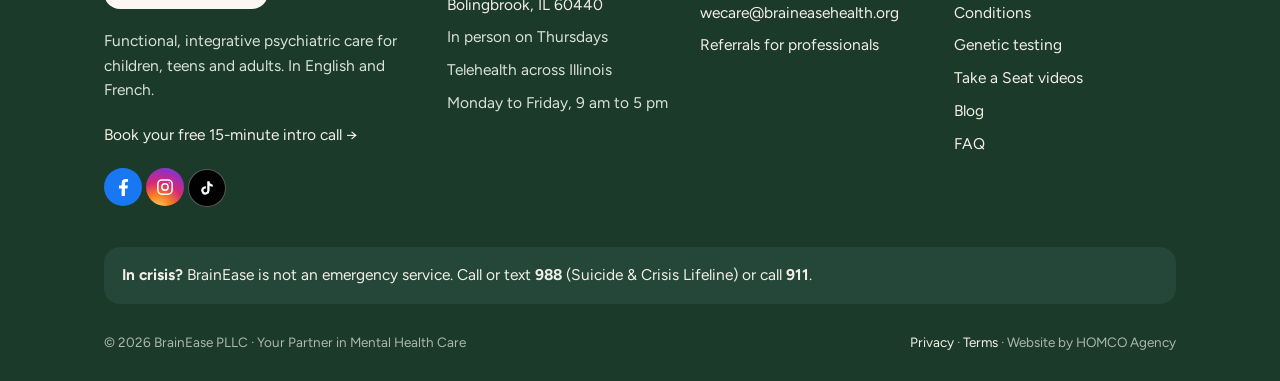
==== commit 21ec710f: "Add TikTok link (footer + sameAs)" ====
--- a/blog/index.html
+++ b/blog/index.html
@@ -14,7 +14,7 @@
 <link rel="preconnect" href="https://fonts.googleapis.com"><link rel="preconnect" href="https://fonts.gstatic.com" crossorigin>
 <link href="https://fonts.googleapis.com/css2?family=Outfit:wght@300;400;500&family=Figtree:wght@400;500;600&display=swap" rel="stylesheet">
 <link rel="stylesheet" href="../assets/site.css">
-<script type="application/ld+json">{"@context": "https://schema.org", "@type": "MedicalClinic", "name": "BrainEase PLLC", "url": "https://braineasehealth.org/", "slogan": "Your Partner in Mental Health Care", "telephone": "+1-331-330-7228", "email": "wecare@braineasehealth.org", "image": "https://braineasehealth.org/img/sariette-sofa-orange.jpg", "medicalSpecialty": "Psychiatric", "address": {"@type": "PostalAddress", "streetAddress": "440 Quadrangle Dr., Suite I", "addressLocality": "Bolingbrook", "addressRegion": "IL", "postalCode": "60440", "addressCountry": "US"}, "areaServed": {"@type": "State", "name": "Illinois"}, "availableLanguage": ["English", "French"], "openingHoursSpecification": [{"@type": "OpeningHoursSpecification", "dayOfWeek": ["Monday", "Tuesday", "Wednesday", "Thursday", "Friday"], "opens": "09:00", "closes": "17:00"}], "founder": {"@type": "Person", "name": "Sariette Ngandjo", "honorificSuffix": "APRN, PMHNP-BC", "jobTitle": "Psychiatric Mental Health Nurse Practitioner"}, "sameAs": ["https://www.facebook.com/braineasehealthpllc", "https://www.instagram.com/braineasehealthpllc"]}</script>
+<script type="application/ld+json">{"@context": "https://schema.org", "@type": "MedicalClinic", "name": "BrainEase PLLC", "url": "https://braineasehealth.org/", "slogan": "Your Partner in Mental Health Care", "telephone": "+1-331-330-7228", "email": "wecare@braineasehealth.org", "image": "https://braineasehealth.org/img/sariette-sofa-orange.jpg", "medicalSpecialty": "Psychiatric", "address": {"@type": "PostalAddress", "streetAddress": "440 Quadrangle Dr., Suite I", "addressLocality": "Bolingbrook", "addressRegion": "IL", "postalCode": "60440", "addressCountry": "US"}, "areaServed": {"@type": "State", "name": "Illinois"}, "availableLanguage": ["English", "French"], "openingHoursSpecification": [{"@type": "OpeningHoursSpecification", "dayOfWeek": ["Monday", "Tuesday", "Wednesday", "Thursday", "Friday"], "opens": "09:00", "closes": "17:00"}], "founder": {"@type": "Person", "name": "Sariette Ngandjo", "honorificSuffix": "APRN, PMHNP-BC", "jobTitle": "Psychiatric Mental Health Nurse Practitioner"}, "sameAs": ["https://www.facebook.com/braineasehealthpllc", "https://www.instagram.com/braineasehealthpllc", "https://www.tiktok.com/@braineasehealthpllc"]}</script>
 </head>
 <body>
 <a class="skip" href="#main">Skip to content</a>
@@ -39,7 +39,7 @@
       <a href="../index.html" aria-label="BrainEase home" style="display:inline-block;background:#fbf8f2;border-radius:16px;padding:10px 14px"><svg style="height:40px;width:auto" class="ez " viewBox="0 -26 600 176" role="img" aria-label="BrainEase"><text x="6" y="140" font-family="Outfit,sans-serif" font-size="128" fill="#4a8a22" textLength="282" lengthAdjust="spacingAndGlyphs">Brain</text><g transform="translate(302 50) scale(1)" fill="#e1891f"><rect width="13" height="90" rx="1"/><rect width="70" height="13" rx="1"/><rect y="39" width="58" height="12" rx="1"/><rect y="77" width="70" height="13" rx="1"/></g><text x="384" y="140" font-family="Outfit,sans-serif" font-size="128" fill="#e1891f" textLength="206" lengthAdjust="spacingAndGlyphs">ase</text><g transform="translate(346 50) scale(1.2)"><g class="" fill="none" stroke="var(--ez,#3d7f1f)" stroke-width="3.2" stroke-linecap="round" stroke-linejoin="round"><circle class="d" cx="-2" cy="-41" r="9" pathLength="1" style="--d:0.30s"/><path class="d" d="M-1.5 -32 L0 0" pathLength="1" style="--d:0.58s"/><path class="d" d="M-1 -23 L9 -12 L15 -4" pathLength="1" style="--d:0.86s"/><path class="d" d="M0 0 L16 1" pathLength="1" style="--d:1.14s"/><g class="leg"><path class="d" d="M16 1 L18 19 L25 19" pathLength="1" style="--d:1.42s"/></g></g></g></svg></a>
       <p>Functional, integrative psychiatric care for children, teens and adults. In English and French.</p>
       <p><a href="../contact.html#request" data-eze="book">Book your free 15-minute intro call →</a></p>
-      <p><a href="https://www.facebook.com/braineasehealthpllc" target="_blank" rel="noopener" aria-label="BrainEase on Facebook" title="BrainEase on Facebook" style="display:inline-flex;align-items:center;justify-content:center;width:38px;height:38px;border-radius:50%;background:#1877F2"><svg width="17" height="17" viewBox="0 0 320 512" fill="#ffffff" aria-hidden="true"><path d="M279.14 288l14.22-92.66h-88.91v-60.13c0-25.35 12.42-50.06 52.24-50.06h40.42V6.26S260.43 0 225.36 0c-73.22 0-121.08 44.38-121.08 124.72v70.62H22.89V288h81.39v224h100.17V288z"/></svg></a> <a href="https://www.instagram.com/braineasehealthpllc" target="_blank" rel="noopener" aria-label="BrainEase on Instagram" title="BrainEase on Instagram" style="display:inline-flex;align-items:center;justify-content:center;width:38px;height:38px;border-radius:50%;background:radial-gradient(circle at 30% 110%, #feda75 0%, #fa7e1e 30%, #d62976 55%, #962fbf 80%, #4f5bd5 100%)"><svg width="18" height="18" viewBox="0 0 24 24" fill="none" stroke="#ffffff" stroke-width="2" aria-hidden="true"><rect x="2.5" y="2.5" width="19" height="19" rx="5.5"/><circle cx="12" cy="12" r="4.2"/><circle cx="17.6" cy="6.4" r="0.8" fill="#ffffff" stroke="none"/></svg></a></p>
+      <p><a href="https://www.facebook.com/braineasehealthpllc" target="_blank" rel="noopener" aria-label="BrainEase on Facebook" title="BrainEase on Facebook" style="display:inline-flex;align-items:center;justify-content:center;width:38px;height:38px;border-radius:50%;background:#1877F2"><svg width="17" height="17" viewBox="0 0 320 512" fill="#ffffff" aria-hidden="true"><path d="M279.14 288l14.22-92.66h-88.91v-60.13c0-25.35 12.42-50.06 52.24-50.06h40.42V6.26S260.43 0 225.36 0c-73.22 0-121.08 44.38-121.08 124.72v70.62H22.89V288h81.39v224h100.17V288z"/></svg></a> <a href="https://www.instagram.com/braineasehealthpllc" target="_blank" rel="noopener" aria-label="BrainEase on Instagram" title="BrainEase on Instagram" style="display:inline-flex;align-items:center;justify-content:center;width:38px;height:38px;border-radius:50%;background:radial-gradient(circle at 30% 110%, #feda75 0%, #fa7e1e 30%, #d62976 55%, #962fbf 80%, #4f5bd5 100%)"><svg width="18" height="18" viewBox="0 0 24 24" fill="none" stroke="#ffffff" stroke-width="2" aria-hidden="true"><rect x="2.5" y="2.5" width="19" height="19" rx="5.5"/><circle cx="12" cy="12" r="4.2"/><circle cx="17.6" cy="6.4" r="0.8" fill="#ffffff" stroke="none"/></svg></a> <a href="https://www.tiktok.com/@braineasehealthpllc" target="_blank" rel="noopener" aria-label="BrainEase on TikTok" title="BrainEase on TikTok" style="display:inline-flex;align-items:center;justify-content:center;width:38px;height:38px;border-radius:50%;background:#010101;border:1px solid rgba(255,255,255,0.35)"><svg width="16" height="16" viewBox="0 0 24 24" fill="#ffffff" aria-hidden="true"><path d="M19.59 6.69a4.83 4.83 0 0 1-3.77-4.25V2h-3.45v13.67a2.89 2.89 0 0 1-5.2 1.74 2.89 2.89 0 0 1 2.31-4.64 2.93 2.93 0 0 1 .88.13V9.4a6.84 6.84 0 0 0-1-.05A6.33 6.33 0 0 0 5 20.1a6.34 6.34 0 0 0 10.86-4.43v-7a8.16 8.16 0 0 0 4.77 1.52v-3.4a4.85 4.85 0 0 1-1-.1z"/></svg></a></p>
     </div>
     <div><h4>Visit</h4><ul>
       <li><a data-href="mapsUrl" href="#" target="_blank" rel="noopener" data-cfg="address">440 Quadrangle Dr., Suite I, Bolingbrook, IL 60440</a></li>
